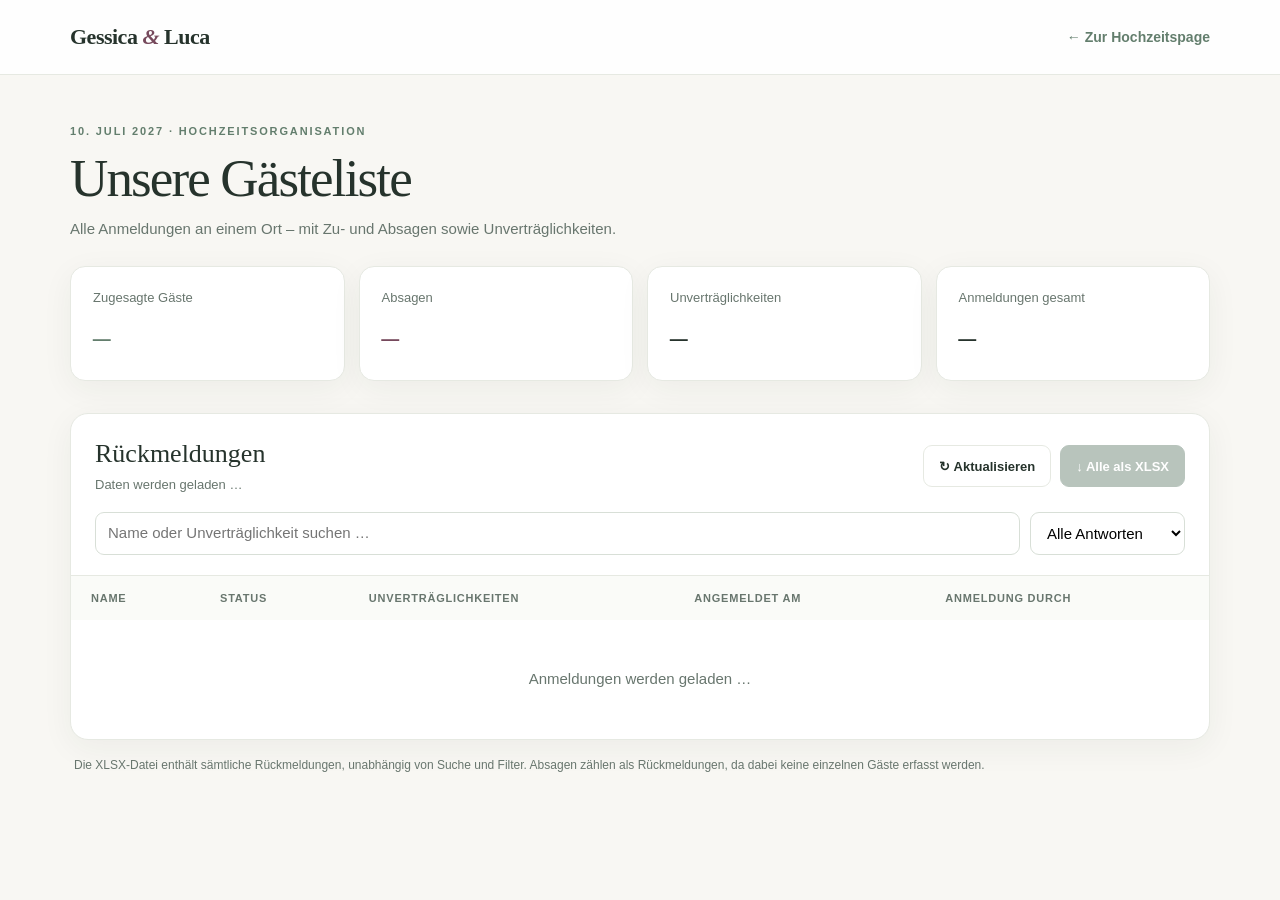
==== public/admingessiluca/index.html @ 6e0c198f "Add standalone wedding guest dashboard page (no changes to main site)" ====
<!doctype html>
<html lang="de">
<head>
  <meta charset="utf-8">
  <meta name="viewport" content="width=device-width, initial-scale=1, viewport-fit=cover">
  <meta name="robots" content="noindex, nofollow, noarchive">
  <meta name="theme-color" content="#f8f7f3">
  <title>Gästeübersicht · Gessica & Luca</title>
  <style>
    :root {
      color-scheme: light;
      --bg: #f8f7f3;
      --paper: #fff;
      --ink: #26332c;
      --muted: #68766e;
      --sage: #637e6d;
      --wine: #76495c;
      --line: #e6e9e2;
      --light-sage: #edf3ec;
      --light-wine: #f8eef2;
      --shadow: 0 8px 32px rgba(35, 49, 38, .055);
    }
    * { box-sizing: border-box; }
    body { margin: 0; font: 15px/1.5 -apple-system, BlinkMacSystemFont, "Segoe UI", sans-serif; background: var(--bg); color: var(--ink); }
    button, input, select { font: inherit; }
    button { cursor: pointer; }
    a { color: inherit; }
    .shell { width: min(1140px, calc(100% - 36px)); margin: 0 auto; }
    .topbar { border-bottom: 1px solid var(--line); background: rgba(255,255,255,.92); }
    .topbar-inner { min-height: 74px; display: flex; justify-content: space-between; align-items: center; gap: 16px; }
    .brand { font: 600 22px/1.2 Georgia, serif; letter-spacing: -.5px; }
    .brand span { color: var(--wine); font-style: italic; }
    .back { text-decoration: none; color: var(--sage); font-weight: 650; font-size: 14px; }
    .back:hover { text-decoration: underline; }
    main { padding: 48px 0 72px; }
    .eyebrow { color: var(--sage); font-size: 11px; font-weight: 750; letter-spacing: .17em; text-transform: uppercase; margin: 0 0 9px; }
    h1 { font: 500 clamp(35px, 5vw, 53px)/1.12 Georgia, "Times New Roman", serif; letter-spacing: -.035em; margin: 0 0 10px; }
    .intro { color: var(--muted); margin: 0 0 26px; }
    .metrics { display: grid; grid-template-columns: repeat(4,minmax(0,1fr)); gap: 14px; margin-bottom: 32px; }
    .metric { padding: 21px 22px; border: 1px solid var(--line); border-radius: 15px; background: var(--paper); box-shadow: var(--shadow); }
    .metric-label { font-size: 13px; color: var(--muted); display: block; }
    .metric-value { display: block; font: 500 35px/1.2 Georgia, serif; margin-top: 9px; letter-spacing: -.02em; font-variant-numeric: tabular-nums; }
    .metric:first-child .metric-value { color: var(--sage); }
    .metric:nth-child(2) .metric-value { color: var(--wine); }
    .panel { border: 1px solid var(--line); background: var(--paper); border-radius: 18px; box-shadow: var(--shadow); overflow: hidden; }
    .panel-top { display: flex; flex-wrap: wrap; align-items: center; justify-content: space-between; gap: 16px; padding: 24px 24px 17px; }
    h2 { margin: 0; font: 500 26px/1.25 Georgia, serif; }
    .subline { color: var(--muted); margin: 5px 0 0; font-size: 13px; }
    .actions { display: flex; flex-wrap: wrap; gap: 9px; }
    .btn { border-radius: 9px; min-height: 42px; padding: 9px 15px; font-weight: 650; font-size: 13px; border: 1px solid var(--line); background: #fff; color: var(--ink); }
    .btn:hover { background: #f6f8f4; }
    .btn:focus-visible, input:focus-visible, select:focus-visible { outline: 3px solid #a7c5aa; outline-offset: 2px; }
    .btn-primary { background: var(--sage); color: #fff; border-color: var(--sage); }
    .btn-primary:hover { background: #4f6959; }
    .btn:disabled { opacity: .45; cursor: not-allowed; }
    .filters { display: flex; flex-wrap: wrap; gap: 10px; padding: 0 24px 20px; }
    .input, .select { min-height: 43px; border: 1px solid #d8dfd7; border-radius: 9px; background: #fff; padding: 9px 12px; outline: none; }
    .input { flex: 1 1 250px; min-width: 0; }
    .select { flex: 0 0 155px; }
    .table-wrap { overflow: auto; }
    table { border-collapse: collapse; width: 100%; min-width: 720px; text-align: left; }
    th, td { padding: 14px 20px; border-top: 1px solid var(--line); vertical-align: middle; }
    th { background: #fafbf8; color: var(--muted); font-size: 11px; text-transform: uppercase; letter-spacing: .07em; font-weight: 700; white-space: nowrap; }
    td { font-size: 13px; }
    td:first-child { font-weight: 650; }
    .status { display: inline-flex; align-items: center; border-radius: 7px; padding: 4px 9px; background: var(--light-sage); color: #426449; font-size: 12px; font-weight: 700; }
    .status.no { background: var(--light-wine); color: #874d62; }
    .diet { white-space: pre-wrap; overflow-wrap: anywhere; max-width: 285px; }
    .muted { color: var(--muted); }
    .empty { padding: 48px 20px; text-align: center; color: var(--muted); }
    .error { margin: 0 24px 20px; padding: 14px 16px; background: #fcf0f0; color: #8a3741; border: 1px solid #f0d2d3; border-radius: 9px; }
    .note { margin: 16px 4px 0; color: var(--muted); font-size: 12px; }
    [hidden] { display: none !important; }
    @media (max-width: 780px) {
      .metrics { grid-template-columns: repeat(2,minmax(0,1fr)); }
      main { padding-top: 30px; }
      .panel-top { padding: 21px 17px 16px; }
      .filters { padding: 0 17px 17px; }
      .metric { padding: 18px; }
      .metric-value { font-size: 30px; }
    }
    @media (max-width: 420px) {
      .shell { width: min(100% - 26px,1140px); }
      .brand { font-size: 19px; }
      .metrics { gap: 9px; }
      .metric { padding: 15px 13px; }
      .metric-label { font-size: 12px; }
      .actions { width: 100%; }
      .actions .btn { flex: 1 1 auto; }
      .select { flex: 1 1 140px; }
    }
  </style>
  <script src="/admingessiluca/dashboard.js" defer></script>
</head>
<body>
  <header class="topbar">
    <div class="shell topbar-inner">
      <div class="brand">Gessica <span>&amp;</span> Luca</div>
      <a class="back" href="/">← Zur Hochzeitspage</a>
    </div>
  </header>
  <main class="shell">
    <p class="eyebrow">10. Juli 2027 · Hochzeitsorganisation</p>
    <h1>Unsere Gästeliste</h1>
    <p class="intro">Alle Anmeldungen an einem Ort – mit Zu- und Absagen sowie Unverträglichkeiten.</p>

    <section class="metrics" aria-label="Übersicht">
      <div class="metric"><span class="metric-label">Zugesagte Gäste</span><strong class="metric-value" id="countYes">–</strong></div>
      <div class="metric"><span class="metric-label">Absagen</span><strong class="metric-value" id="countNo">–</strong></div>
      <div class="metric"><span class="metric-label">Unverträglichkeiten</span><strong class="metric-value" id="countDiet">–</strong></div>
      <div class="metric"><span class="metric-label">Anmeldungen gesamt</span><strong class="metric-value" id="countRsvps">–</strong></div>
    </section>

    <section class="panel" aria-labelledby="listTitle">
      <div class="panel-top">
        <div><h2 id="listTitle">Rückmeldungen</h2><p class="subline" id="resultCount" aria-live="polite">Daten werden geladen …</p></div>
        <div class="actions">
          <button class="btn" id="reloadButton" type="button">↻ Aktualisieren</button>
          <button class="btn btn-primary" id="exportButton" type="button" disabled>↓ Alle als XLSX</button>
        </div>
      </div>
      <div class="filters">
        <input class="input" type="search" id="searchInput" placeholder="Name oder Unverträglichkeit suchen …" aria-label="Gäste durchsuchen">
        <select class="select" id="statusFilter" aria-label="Status filtern">
          <option value="all">Alle Antworten</option>
          <option value="yes">Nur Zusagen</option>
          <option value="no">Nur Absagen</option>
        </select>
      </div>
      <div class="error" id="errorMessage" role="alert" hidden></div>
      <div class="table-wrap">
        <table>
          <thead><tr><th>Name</th><th>Status</th><th>Unverträglichkeiten</th><th>Angemeldet am</th><th>Anmeldung durch</th></tr></thead>
          <tbody id="guestRows"></tbody>
        </table>
        <div class="empty" id="emptyMessage">Anmeldungen werden geladen …</div>
      </div>
    </section>
    <p class="note">Die XLSX-Datei enthält sämtliche Rückmeldungen, unabhängig von Suche und Filter. Absagen zählen als Rückmeldungen, da dabei keine einzelnen Gäste erfasst werden.</p>
  </main>
</body>
</html>
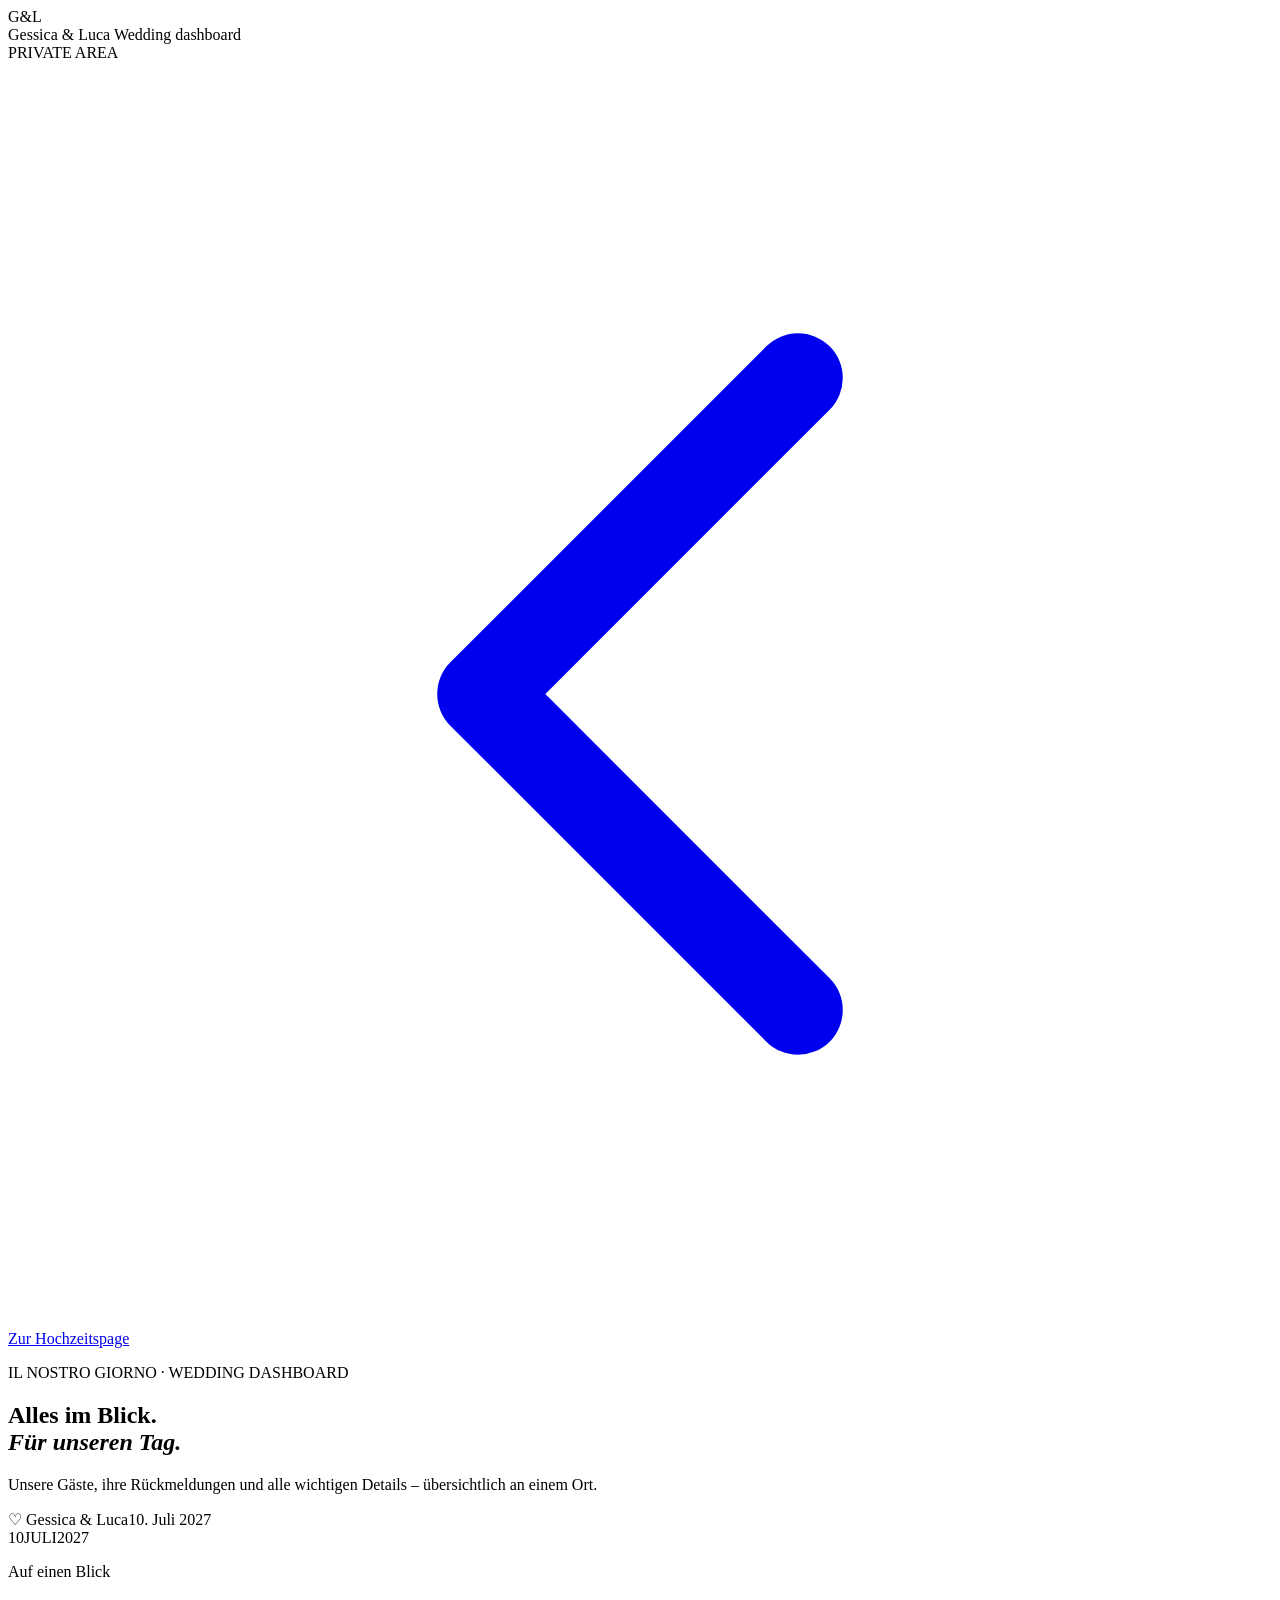
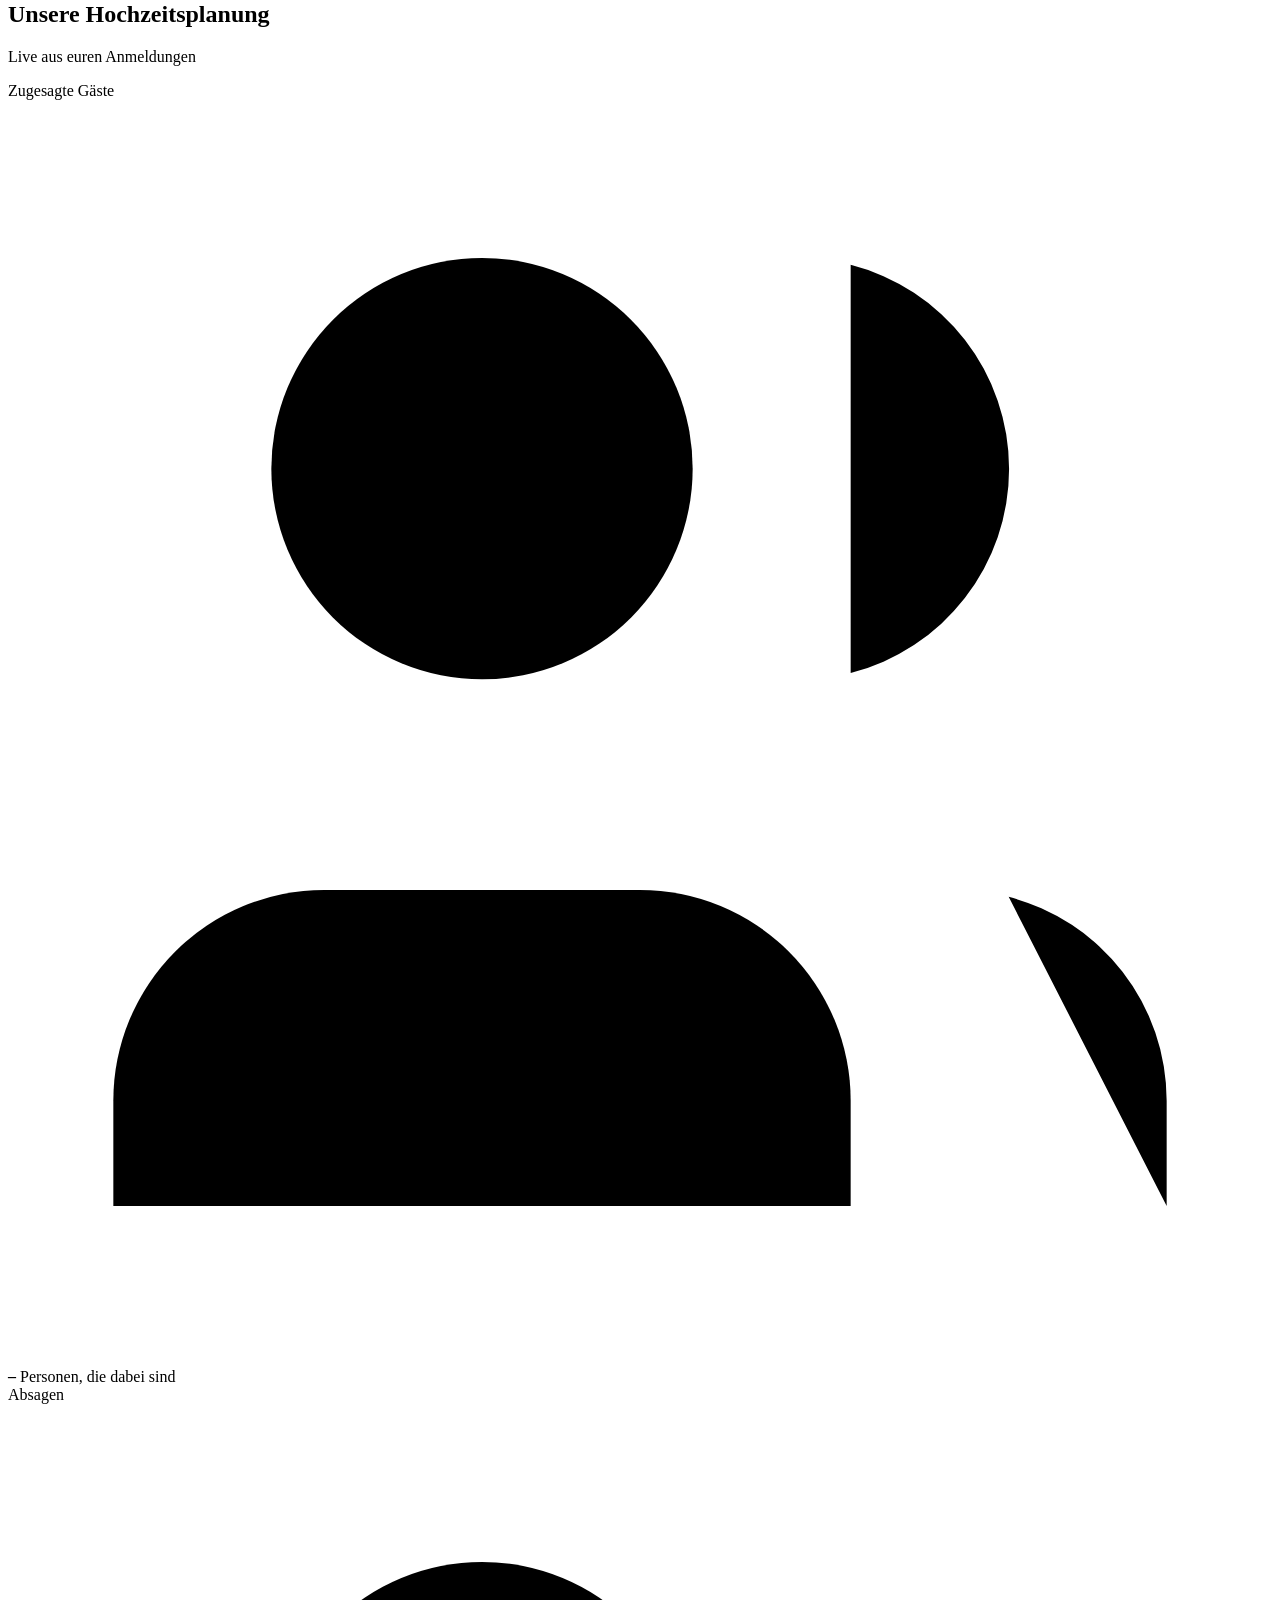
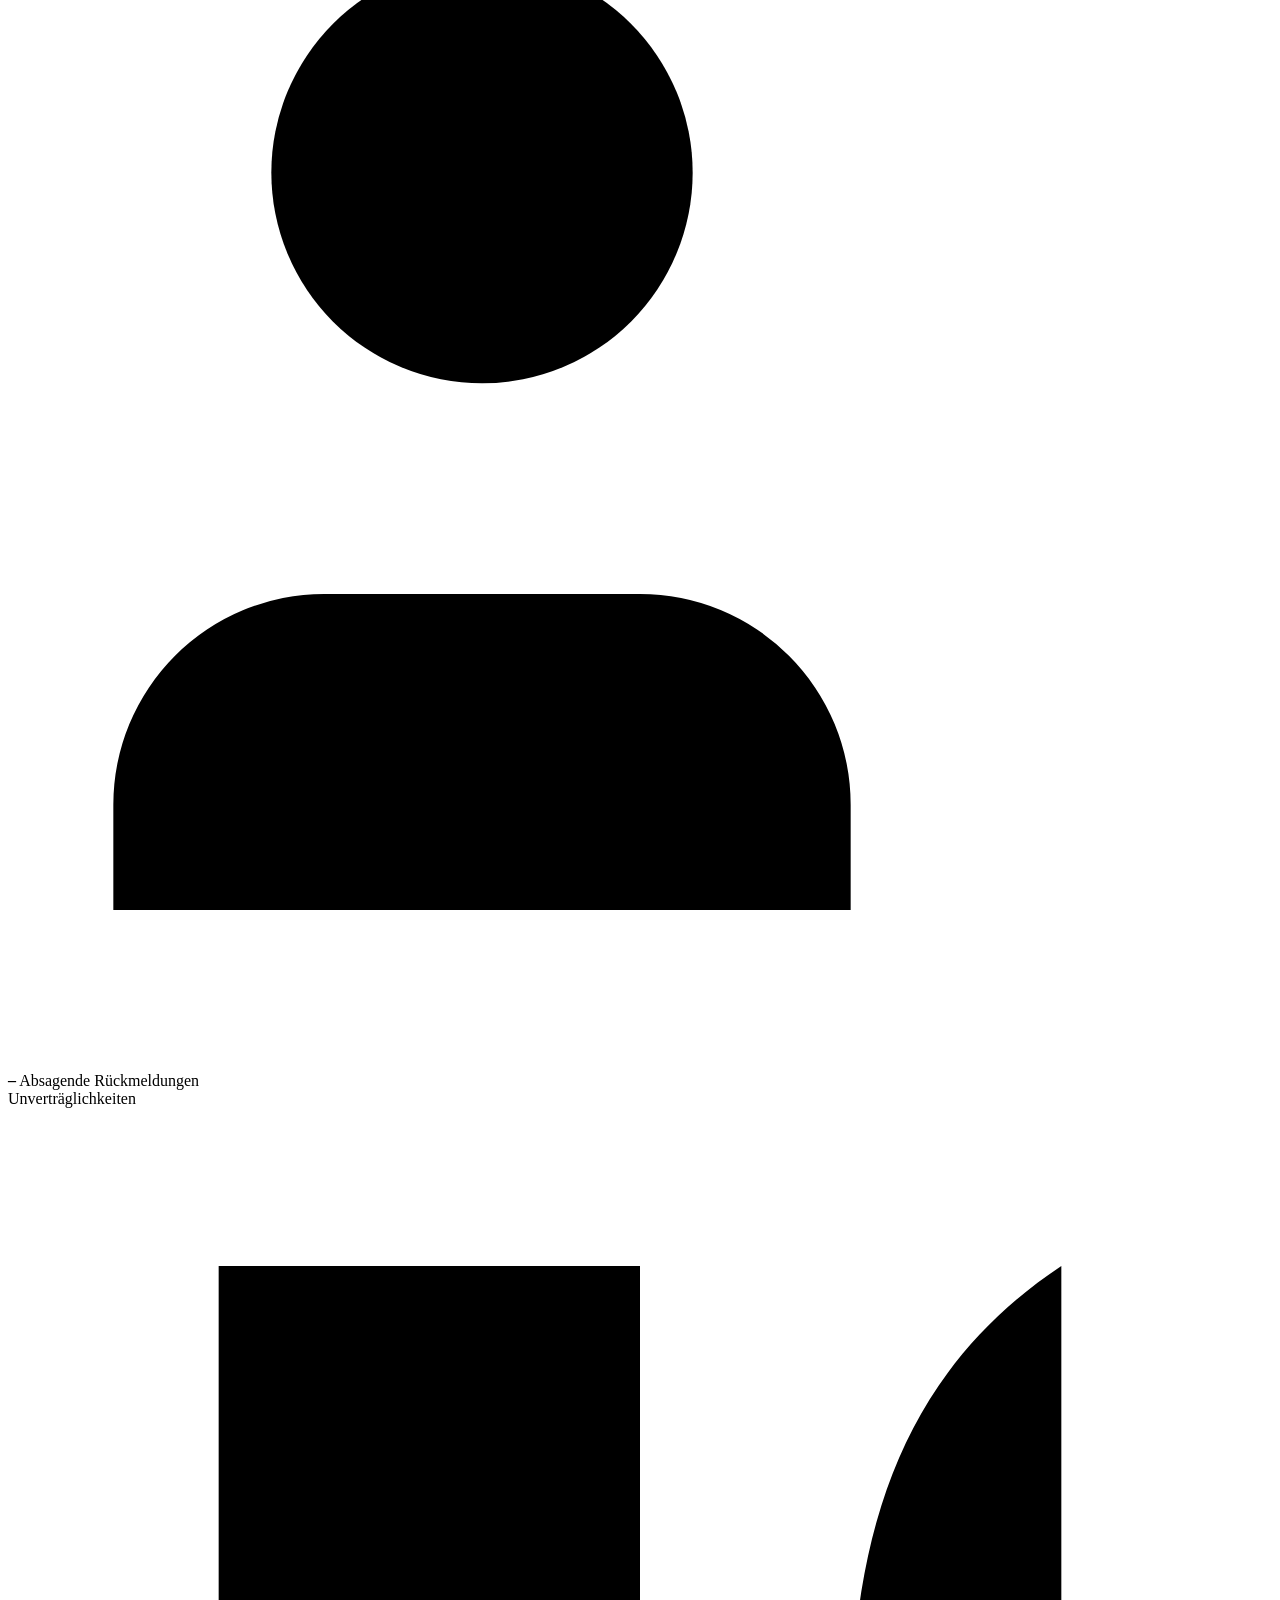
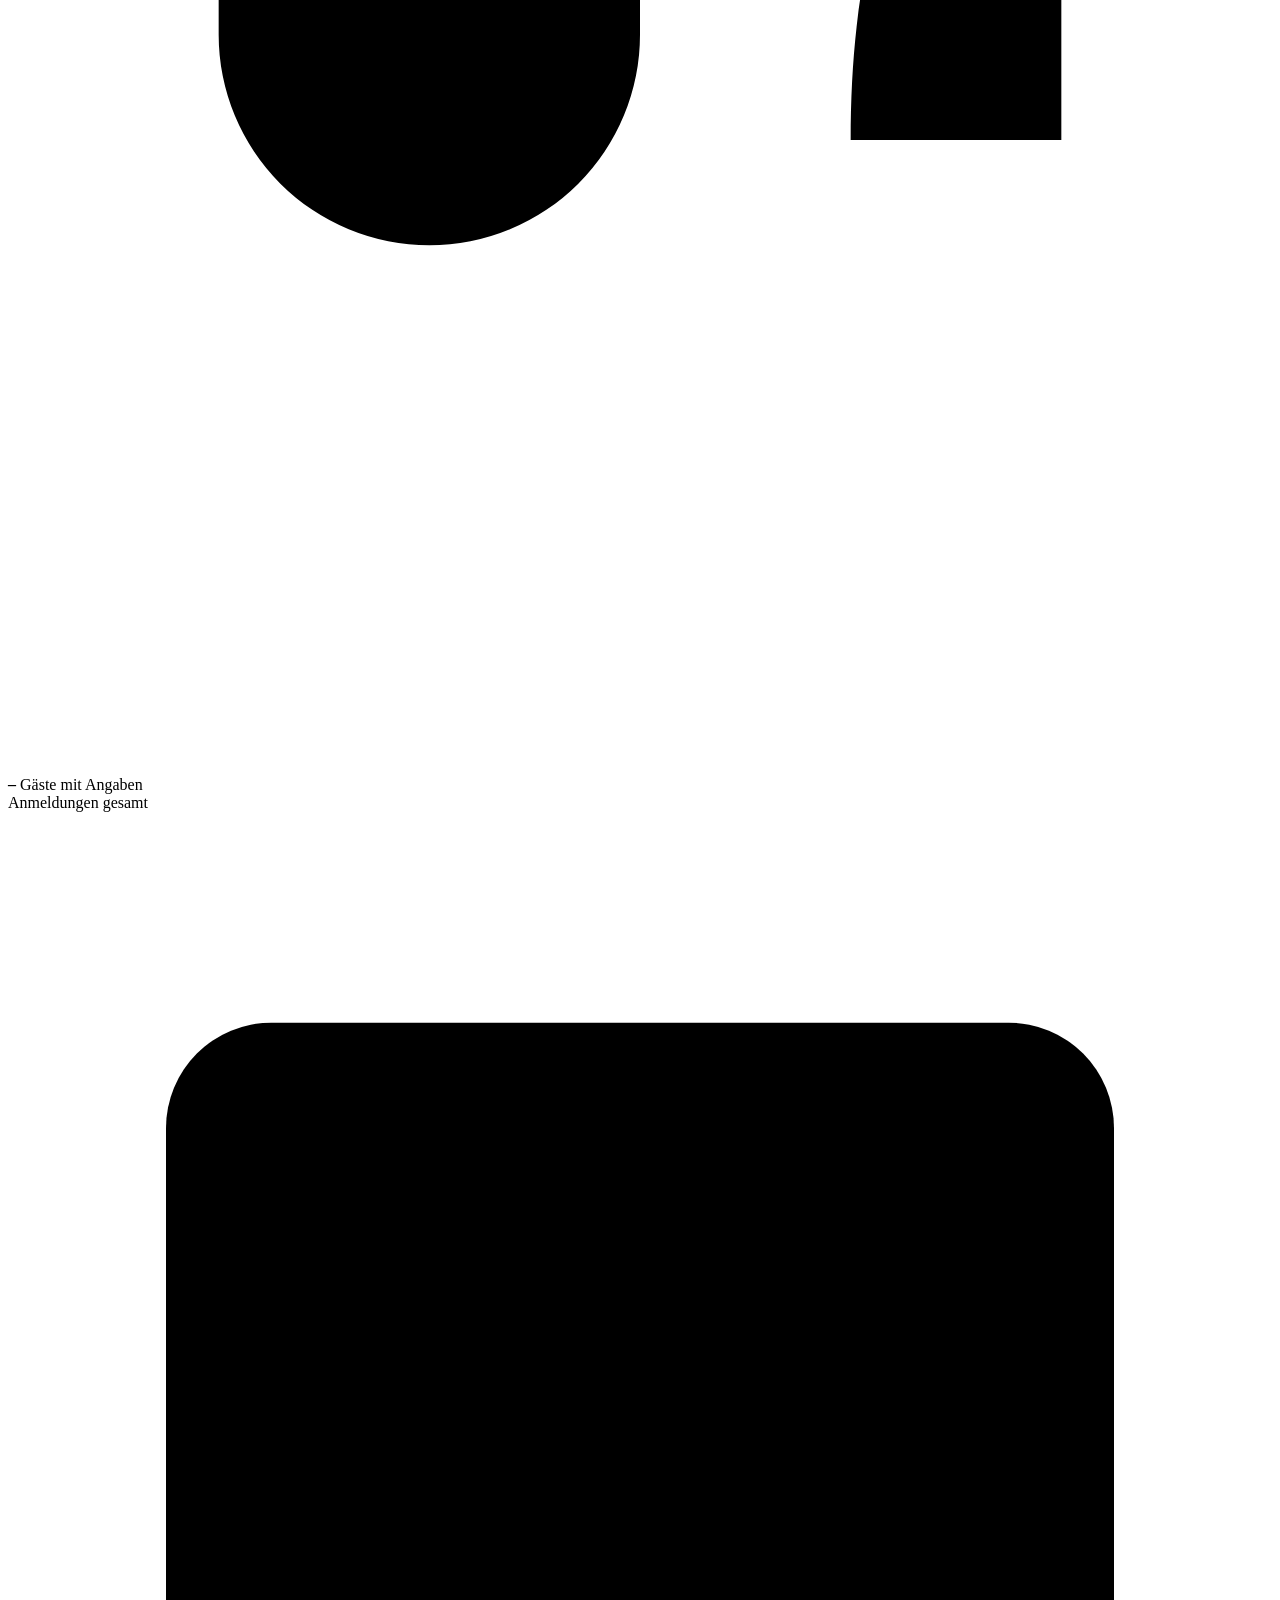
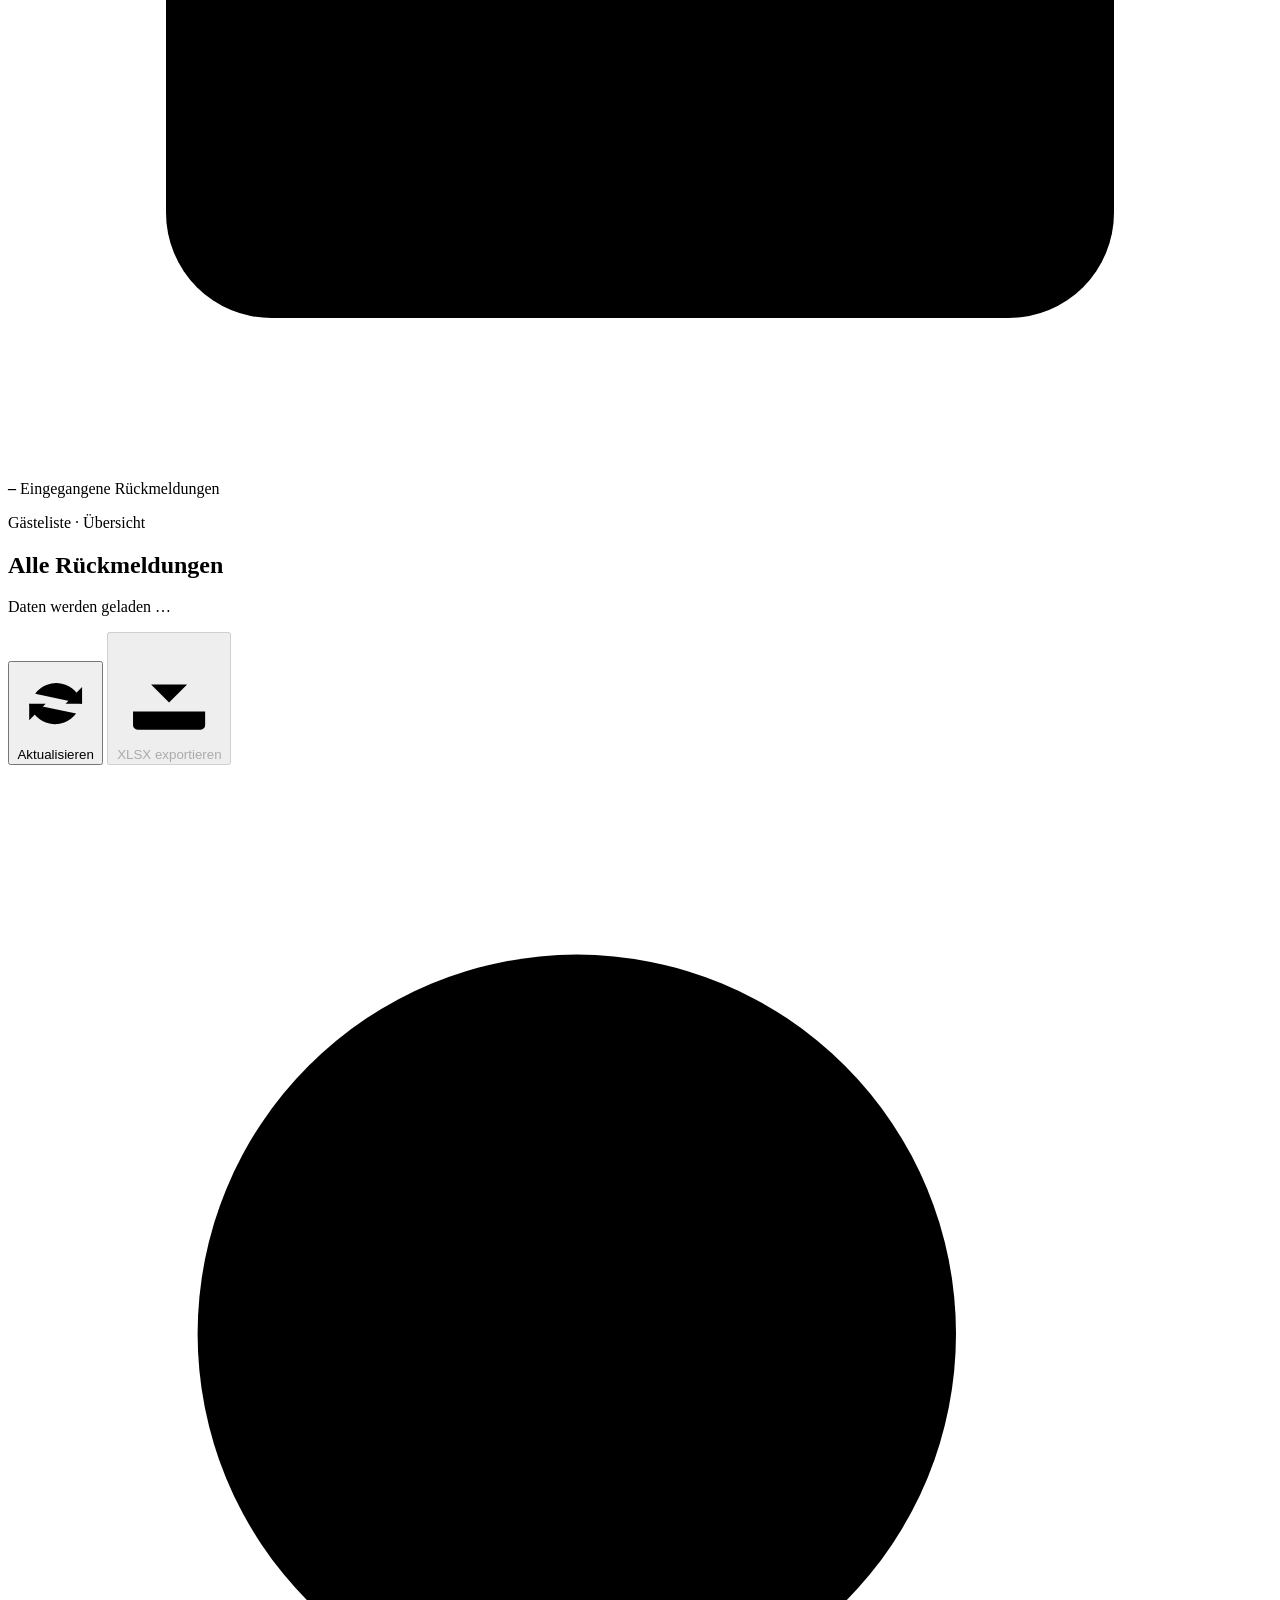
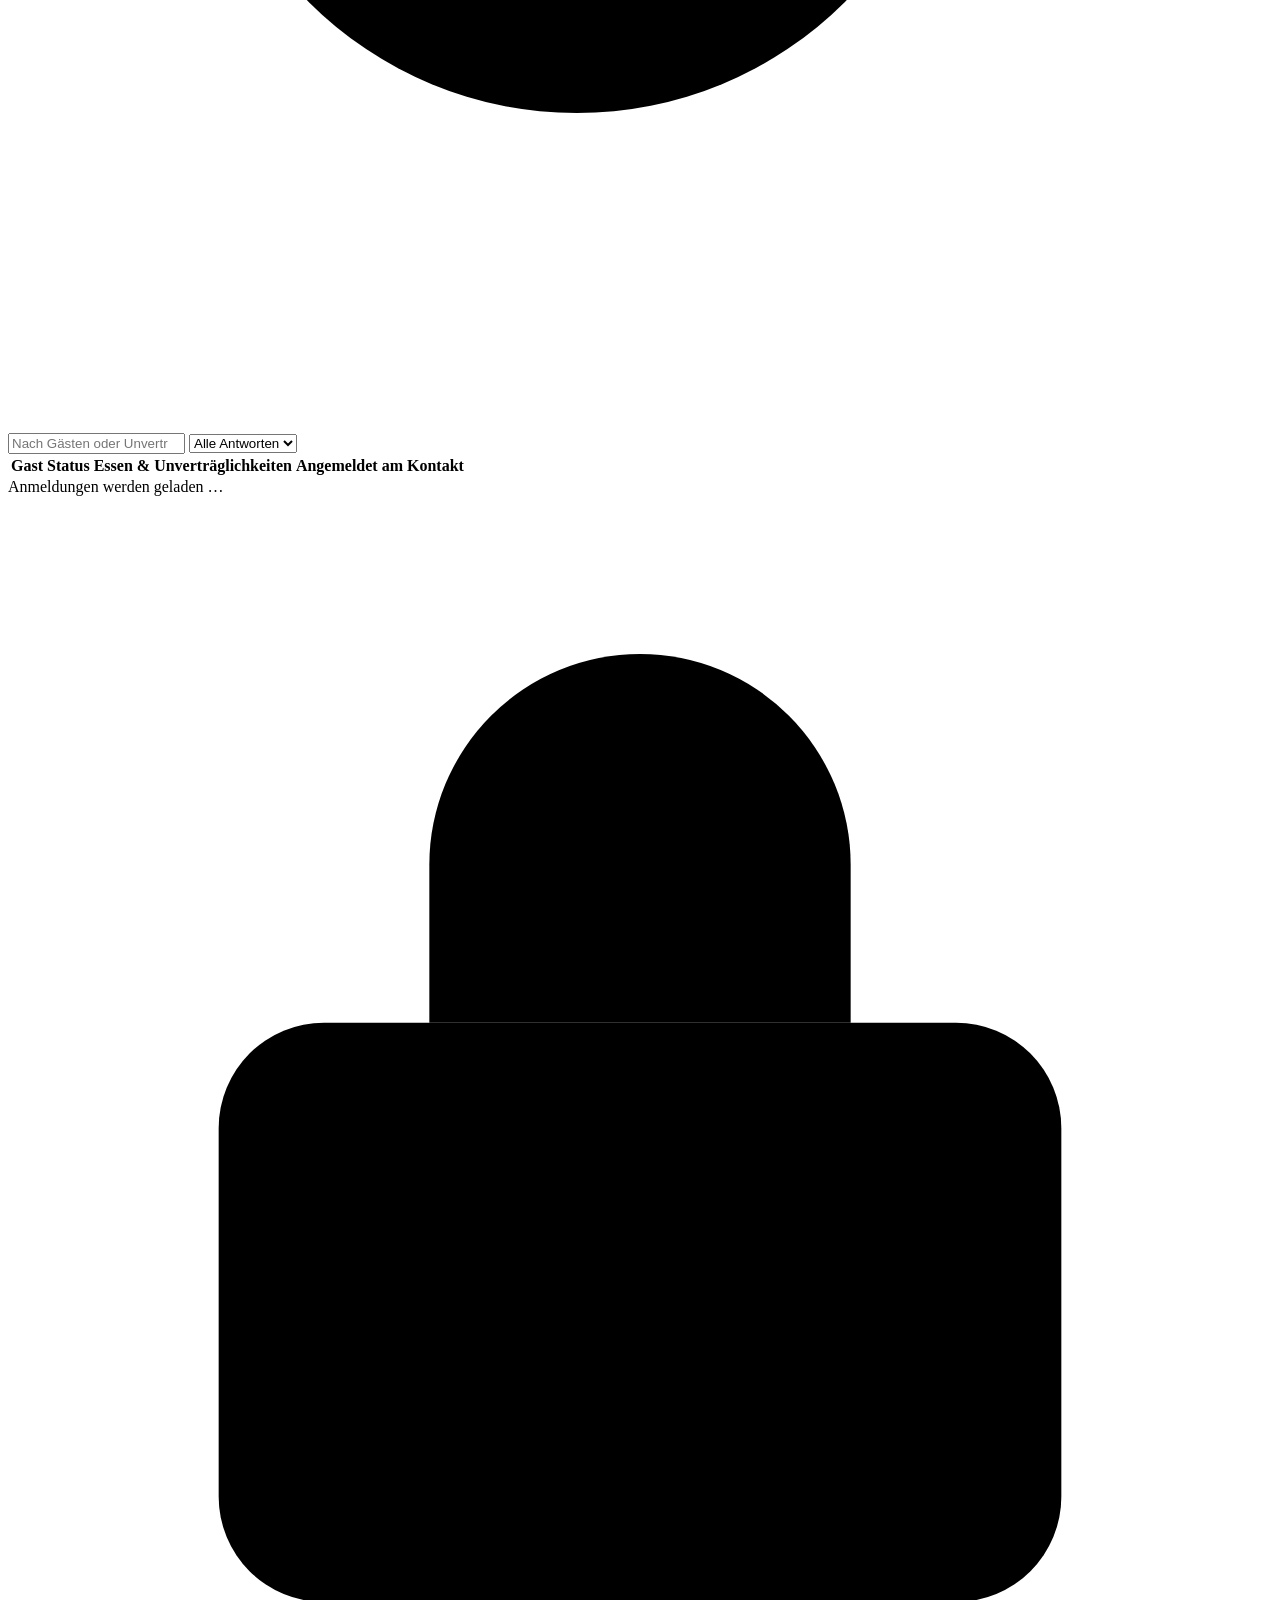
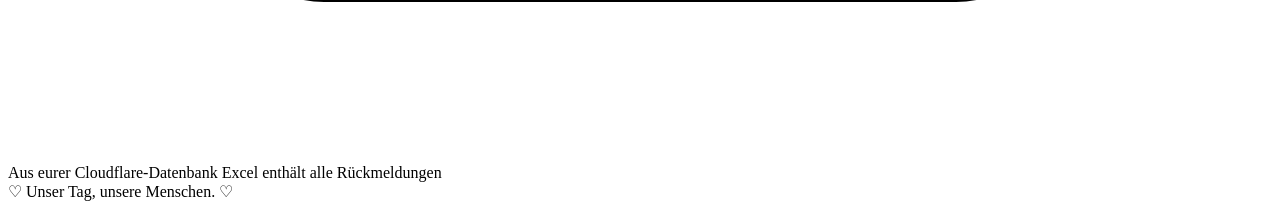
==== commit 6b6613fa: "Redesign wedding admin page and load CSP-compatible external stylesheet" ====
--- a/public/admingessiluca/index.html
+++ b/public/admingessiluca/index.html
@@ -4,139 +4,150 @@
   <meta charset="utf-8">
   <meta name="viewport" content="width=device-width, initial-scale=1, viewport-fit=cover">
   <meta name="robots" content="noindex, nofollow, noarchive">
-  <meta name="theme-color" content="#f8f7f3">
-  <title>Gästeübersicht · Gessica & Luca</title>
-  <style>
-    :root {
-      color-scheme: light;
-      --bg: #f8f7f3;
-      --paper: #fff;
-      --ink: #26332c;
-      --muted: #68766e;
-      --sage: #637e6d;
-      --wine: #76495c;
-      --line: #e6e9e2;
-      --light-sage: #edf3ec;
-      --light-wine: #f8eef2;
-      --shadow: 0 8px 32px rgba(35, 49, 38, .055);
-    }
-    * { box-sizing: border-box; }
-    body { margin: 0; font: 15px/1.5 -apple-system, BlinkMacSystemFont, "Segoe UI", sans-serif; background: var(--bg); color: var(--ink); }
-    button, input, select { font: inherit; }
-    button { cursor: pointer; }
-    a { color: inherit; }
-    .shell { width: min(1140px, calc(100% - 36px)); margin: 0 auto; }
-    .topbar { border-bottom: 1px solid var(--line); background: rgba(255,255,255,.92); }
-    .topbar-inner { min-height: 74px; display: flex; justify-content: space-between; align-items: center; gap: 16px; }
-    .brand { font: 600 22px/1.2 Georgia, serif; letter-spacing: -.5px; }
-    .brand span { color: var(--wine); font-style: italic; }
-    .back { text-decoration: none; color: var(--sage); font-weight: 650; font-size: 14px; }
-    .back:hover { text-decoration: underline; }
-    main { padding: 48px 0 72px; }
-    .eyebrow { color: var(--sage); font-size: 11px; font-weight: 750; letter-spacing: .17em; text-transform: uppercase; margin: 0 0 9px; }
-    h1 { font: 500 clamp(35px, 5vw, 53px)/1.12 Georgia, "Times New Roman", serif; letter-spacing: -.035em; margin: 0 0 10px; }
-    .intro { color: var(--muted); margin: 0 0 26px; }
-    .metrics { display: grid; grid-template-columns: repeat(4,minmax(0,1fr)); gap: 14px; margin-bottom: 32px; }
-    .metric { padding: 21px 22px; border: 1px solid var(--line); border-radius: 15px; background: var(--paper); box-shadow: var(--shadow); }
-    .metric-label { font-size: 13px; color: var(--muted); display: block; }
-    .metric-value { display: block; font: 500 35px/1.2 Georgia, serif; margin-top: 9px; letter-spacing: -.02em; font-variant-numeric: tabular-nums; }
-    .metric:first-child .metric-value { color: var(--sage); }
-    .metric:nth-child(2) .metric-value { color: var(--wine); }
-    .panel { border: 1px solid var(--line); background: var(--paper); border-radius: 18px; box-shadow: var(--shadow); overflow: hidden; }
-    .panel-top { display: flex; flex-wrap: wrap; align-items: center; justify-content: space-between; gap: 16px; padding: 24px 24px 17px; }
-    h2 { margin: 0; font: 500 26px/1.25 Georgia, serif; }
-    .subline { color: var(--muted); margin: 5px 0 0; font-size: 13px; }
-    .actions { display: flex; flex-wrap: wrap; gap: 9px; }
-    .btn { border-radius: 9px; min-height: 42px; padding: 9px 15px; font-weight: 650; font-size: 13px; border: 1px solid var(--line); background: #fff; color: var(--ink); }
-    .btn:hover { background: #f6f8f4; }
-    .btn:focus-visible, input:focus-visible, select:focus-visible { outline: 3px solid #a7c5aa; outline-offset: 2px; }
-    .btn-primary { background: var(--sage); color: #fff; border-color: var(--sage); }
-    .btn-primary:hover { background: #4f6959; }
-    .btn:disabled { opacity: .45; cursor: not-allowed; }
-    .filters { display: flex; flex-wrap: wrap; gap: 10px; padding: 0 24px 20px; }
-    .input, .select { min-height: 43px; border: 1px solid #d8dfd7; border-radius: 9px; background: #fff; padding: 9px 12px; outline: none; }
-    .input { flex: 1 1 250px; min-width: 0; }
-    .select { flex: 0 0 155px; }
-    .table-wrap { overflow: auto; }
-    table { border-collapse: collapse; width: 100%; min-width: 720px; text-align: left; }
-    th, td { padding: 14px 20px; border-top: 1px solid var(--line); vertical-align: middle; }
-    th { background: #fafbf8; color: var(--muted); font-size: 11px; text-transform: uppercase; letter-spacing: .07em; font-weight: 700; white-space: nowrap; }
-    td { font-size: 13px; }
-    td:first-child { font-weight: 650; }
-    .status { display: inline-flex; align-items: center; border-radius: 7px; padding: 4px 9px; background: var(--light-sage); color: #426449; font-size: 12px; font-weight: 700; }
-    .status.no { background: var(--light-wine); color: #874d62; }
-    .diet { white-space: pre-wrap; overflow-wrap: anywhere; max-width: 285px; }
-    .muted { color: var(--muted); }
-    .empty { padding: 48px 20px; text-align: center; color: var(--muted); }
-    .error { margin: 0 24px 20px; padding: 14px 16px; background: #fcf0f0; color: #8a3741; border: 1px solid #f0d2d3; border-radius: 9px; }
-    .note { margin: 16px 4px 0; color: var(--muted); font-size: 12px; }
-    [hidden] { display: none !important; }
-    @media (max-width: 780px) {
-      .metrics { grid-template-columns: repeat(2,minmax(0,1fr)); }
-      main { padding-top: 30px; }
-      .panel-top { padding: 21px 17px 16px; }
-      .filters { padding: 0 17px 17px; }
-      .metric { padding: 18px; }
-      .metric-value { font-size: 30px; }
-    }
-    @media (max-width: 420px) {
-      .shell { width: min(100% - 26px,1140px); }
-      .brand { font-size: 19px; }
-      .metrics { gap: 9px; }
-      .metric { padding: 15px 13px; }
-      .metric-label { font-size: 12px; }
-      .actions { width: 100%; }
-      .actions .btn { flex: 1 1 auto; }
-      .select { flex: 1 1 140px; }
-    }
-  </style>
-  <script src="/admingessiluca/dashboard.js" defer></script>
+  <meta name="theme-color" content="#f7f5ef">
+  <title>Gäste-Dashboard · Gessica & Luca</title>
+  <!-- External stylesheet is mandatory: the site CSP allows only style-src 'self'. -->
+  <link rel="stylesheet" href="/admingessiluca/dashboard.css?v=20261009-v2">
+  <script src="/admingessiluca/dashboard.js?v=20261009-v2" defer></script>
 </head>
 <body>
   <header class="topbar">
     <div class="shell topbar-inner">
-      <div class="brand">Gessica <span>&amp;</span> Luca</div>
-      <a class="back" href="/">← Zur Hochzeitspage</a>
+      <div class="brand" aria-label="Gessica und Luca">
+        <span class="brand-monogram" aria-hidden="true">G&amp;L</span>
+        <div>
+          <span class="brand-name">Gessica &amp; Luca</span>
+          <span class="brand-caption">Wedding dashboard</span>
+        </div>
+      </div>
+      <div class="topbar-right">
+        <span class="topbar-label">PRIVATE AREA</span>
+        <a class="back" href="/" aria-label="Zur Hochzeitspage">
+          <svg viewBox="0 0 24 24" aria-hidden="true" fill="none" stroke="currentColor" stroke-width="1.7" stroke-linecap="round" stroke-linejoin="round"><path d="m15 18-6-6 6-6"/></svg>
+          Zur Hochzeitspage
+        </a>
+      </div>
     </div>
   </header>
+
   <main class="shell">
-    <p class="eyebrow">10. Juli 2027 · Hochzeitsorganisation</p>
-    <h1>Unsere Gästeliste</h1>
-    <p class="intro">Alle Anmeldungen an einem Ort – mit Zu- und Absagen sowie Unverträglichkeiten.</p>
+    <section class="hero" aria-label="Gäste-Dashboard">
+      <div class="hero-copy">
+        <p class="eyebrow"><span class="eyebrow-dot" aria-hidden="true"></span> IL NOSTRO GIORNO · WEDDING DASHBOARD</p>
+        <h1>Alles im Blick.<br><em>Für unseren Tag.</em></h1>
+        <p class="hero-subtitle">Unsere Gäste, ihre Rückmeldungen und alle wichtigen Details – übersichtlich an einem Ort.</p>
+        <div class="hero-meta">
+          <span>♡ Gessica &amp; Luca</span><span class="hero-separator" aria-hidden="true"></span><span>10. Juli 2027</span>
+        </div>
+      </div>
+      <div class="hero-emblem" aria-hidden="true">
+        <span class="emblem-day">10</span><span class="emblem-month">JULI</span><span class="emblem-year">2027</span>
+      </div>
+    </section>
 
-    <section class="metrics" aria-label="Übersicht">
-      <div class="metric"><span class="metric-label">Zugesagte Gäste</span><strong class="metric-value" id="countYes">–</strong></div>
-      <div class="metric"><span class="metric-label">Absagen</span><strong class="metric-value" id="countNo">–</strong></div>
-      <div class="metric"><span class="metric-label">Unverträglichkeiten</span><strong class="metric-value" id="countDiet">–</strong></div>
-      <div class="metric"><span class="metric-label">Anmeldungen gesamt</span><strong class="metric-value" id="countRsvps">–</strong></div>
+    <div class="section-title-row">
+      <div>
+        <p class="section-kicker">Auf einen Blick</p>
+        <h2>Unsere Hochzeitsplanung</h2>
+      </div>
+      <p class="section-hint">Live aus euren Anmeldungen</p>
+    </div>
+
+    <section class="metrics" aria-label="Anmeldungsübersicht">
+      <div class="metric">
+        <div class="metric-top">
+          <span class="metric-label">Zugesagte Gäste</span>
+          <span class="metric-icon" aria-hidden="true"><svg viewBox="0 0 24 24"><path d="M16 21v-2a4 4 0 0 0-4-4H6a4 4 0 0 0-4 4v2"/><circle cx="9" cy="7" r="4"/><path d="M22 21v-2a4 4 0 0 0-3-3.87M16 3.13a4 4 0 0 1 0 7.75"/></svg></span>
+        </div>
+        <strong class="metric-value" id="countYes">–</strong>
+        <span class="metric-detail">Personen, die dabei sind</span>
+      </div>
+
+      <div class="metric">
+        <div class="metric-top">
+          <span class="metric-label">Absagen</span>
+          <span class="metric-icon" aria-hidden="true"><svg viewBox="0 0 24 24"><circle cx="9" cy="7" r="4"/><path d="M17 10l5 5m0-5-5 5M2 21v-2a4 4 0 0 1 4-4h6a4 4 0 0 1 4 4v2"/></svg></span>
+        </div>
+        <strong class="metric-value" id="countNo">–</strong>
+        <span class="metric-detail">Absagende Rückmeldungen</span>
+      </div>
+
+      <div class="metric">
+        <div class="metric-top">
+          <span class="metric-label">Unverträglichkeiten</span>
+          <span class="metric-icon" aria-hidden="true"><svg viewBox="0 0 24 24"><path d="M4 3v7a4 4 0 0 0 8 0V3M8 3v18M20 3c-3 2-4 5-4 9h4v9"/></svg></span>
+        </div>
+        <strong class="metric-value" id="countDiet">–</strong>
+        <span class="metric-detail">Gäste mit Angaben</span>
+      </div>
+
+      <div class="metric">
+        <div class="metric-top">
+          <span class="metric-label">Anmeldungen gesamt</span>
+          <span class="metric-icon" aria-hidden="true"><svg viewBox="0 0 24 24"><rect x="3" y="4" width="18" height="17" rx="2"/><path d="M8 2v4M16 2v4M3 10h18m-13 5h3m-3 3h7"/></svg></span>
+        </div>
+        <strong class="metric-value" id="countRsvps">–</strong>
+        <span class="metric-detail">Eingegangene Rückmeldungen</span>
+      </div>
     </section>
 
     <section class="panel" aria-labelledby="listTitle">
       <div class="panel-top">
-        <div><h2 id="listTitle">Rückmeldungen</h2><p class="subline" id="resultCount" aria-live="polite">Daten werden geladen …</p></div>
+        <div>
+          <p class="panel-kicker">Gästeliste · Übersicht</p>
+          <h2 id="listTitle">Alle Rückmeldungen</h2>
+          <p class="subline" id="resultCount" aria-live="polite">Daten werden geladen …</p>
+        </div>
         <div class="actions">
-          <button class="btn" id="reloadButton" type="button">↻ Aktualisieren</button>
-          <button class="btn btn-primary" id="exportButton" type="button" disabled>↓ Alle als XLSX</button>
+          <button class="btn" id="reloadButton" type="button">
+            <svg viewBox="0 0 24 24" aria-hidden="true"><path d="M20 7v5h-5M4 17v-5h5"/><path d="M5.8 9A8 8 0 0 1 20 12M4 12a8 8 0 0 0 14.2 3"/></svg>
+            Aktualisieren
+          </button>
+          <button class="btn btn-primary" id="exportButton" type="button" disabled>
+            <svg viewBox="0 0 24 24" aria-hidden="true"><path d="M12 3v12m-4-4 4 4 4-4M4 17v3a1 1 0 0 0 1 1h14a1 1 0 0 0 1-1v-3"/></svg>
+            XLSX exportieren
+          </button>
         </div>
       </div>
+
       <div class="filters">
-        <input class="input" type="search" id="searchInput" placeholder="Name oder Unverträglichkeit suchen …" aria-label="Gäste durchsuchen">
-        <select class="select" id="statusFilter" aria-label="Status filtern">
-          <option value="all">Alle Antworten</option>
-          <option value="yes">Nur Zusagen</option>
-          <option value="no">Nur Absagen</option>
-        </select>
+        <label class="searchbox">
+          <svg viewBox="0 0 24 24" aria-hidden="true"><circle cx="10.8" cy="10.8" r="7.2"/><path d="m16 16 5 5"/></svg>
+          <input class="input" id="searchInput" type="search" placeholder="Nach Gästen oder Unverträglichkeiten suchen …" aria-label="Gäste durchsuchen" autocomplete="off">
+        </label>
+        <label class="select-wrap">
+          <select class="select" id="statusFilter" aria-label="Antwortstatus filtern">
+            <option value="all">Alle Antworten</option>
+            <option value="yes">Nur Zusagen</option>
+            <option value="no">Nur Absagen</option>
+          </select>
+        </label>
       </div>
+
       <div class="error" id="errorMessage" role="alert" hidden></div>
+
       <div class="table-wrap">
         <table>
-          <thead><tr><th>Name</th><th>Status</th><th>Unverträglichkeiten</th><th>Angemeldet am</th><th>Anmeldung durch</th></tr></thead>
+          <thead>
+            <tr>
+              <th scope="col">Gast</th><th scope="col">Status</th>
+              <th scope="col">Essen &amp; Unverträglichkeiten</th>
+              <th scope="col">Angemeldet am</th><th scope="col">Kontakt</th>
+            </tr>
+          </thead>
           <tbody id="guestRows"></tbody>
         </table>
         <div class="empty" id="emptyMessage">Anmeldungen werden geladen …</div>
       </div>
+      <div class="panel-foot">
+        <span>
+          <svg viewBox="0 0 24 24" aria-hidden="true"><rect x="4" y="10" width="16" height="11" rx="2"/><path d="M8 10V7a4 4 0 0 1 8 0v3"/></svg>
+          Aus eurer Cloudflare-Datenbank
+        </span>
+        <span>Excel enthält alle Rückmeldungen</span>
+      </div>
     </section>
-    <p class="note">Die XLSX-Datei enthält sämtliche Rückmeldungen, unabhängig von Suche und Filter. Absagen zählen als Rückmeldungen, da dabei keine einzelnen Gäste erfasst werden.</p>
+    <div class="footer"><span class="heart">♡</span> Unser Tag, unsere Menschen. <span class="heart">♡</span></div>
   </main>
 </body>
 </html>
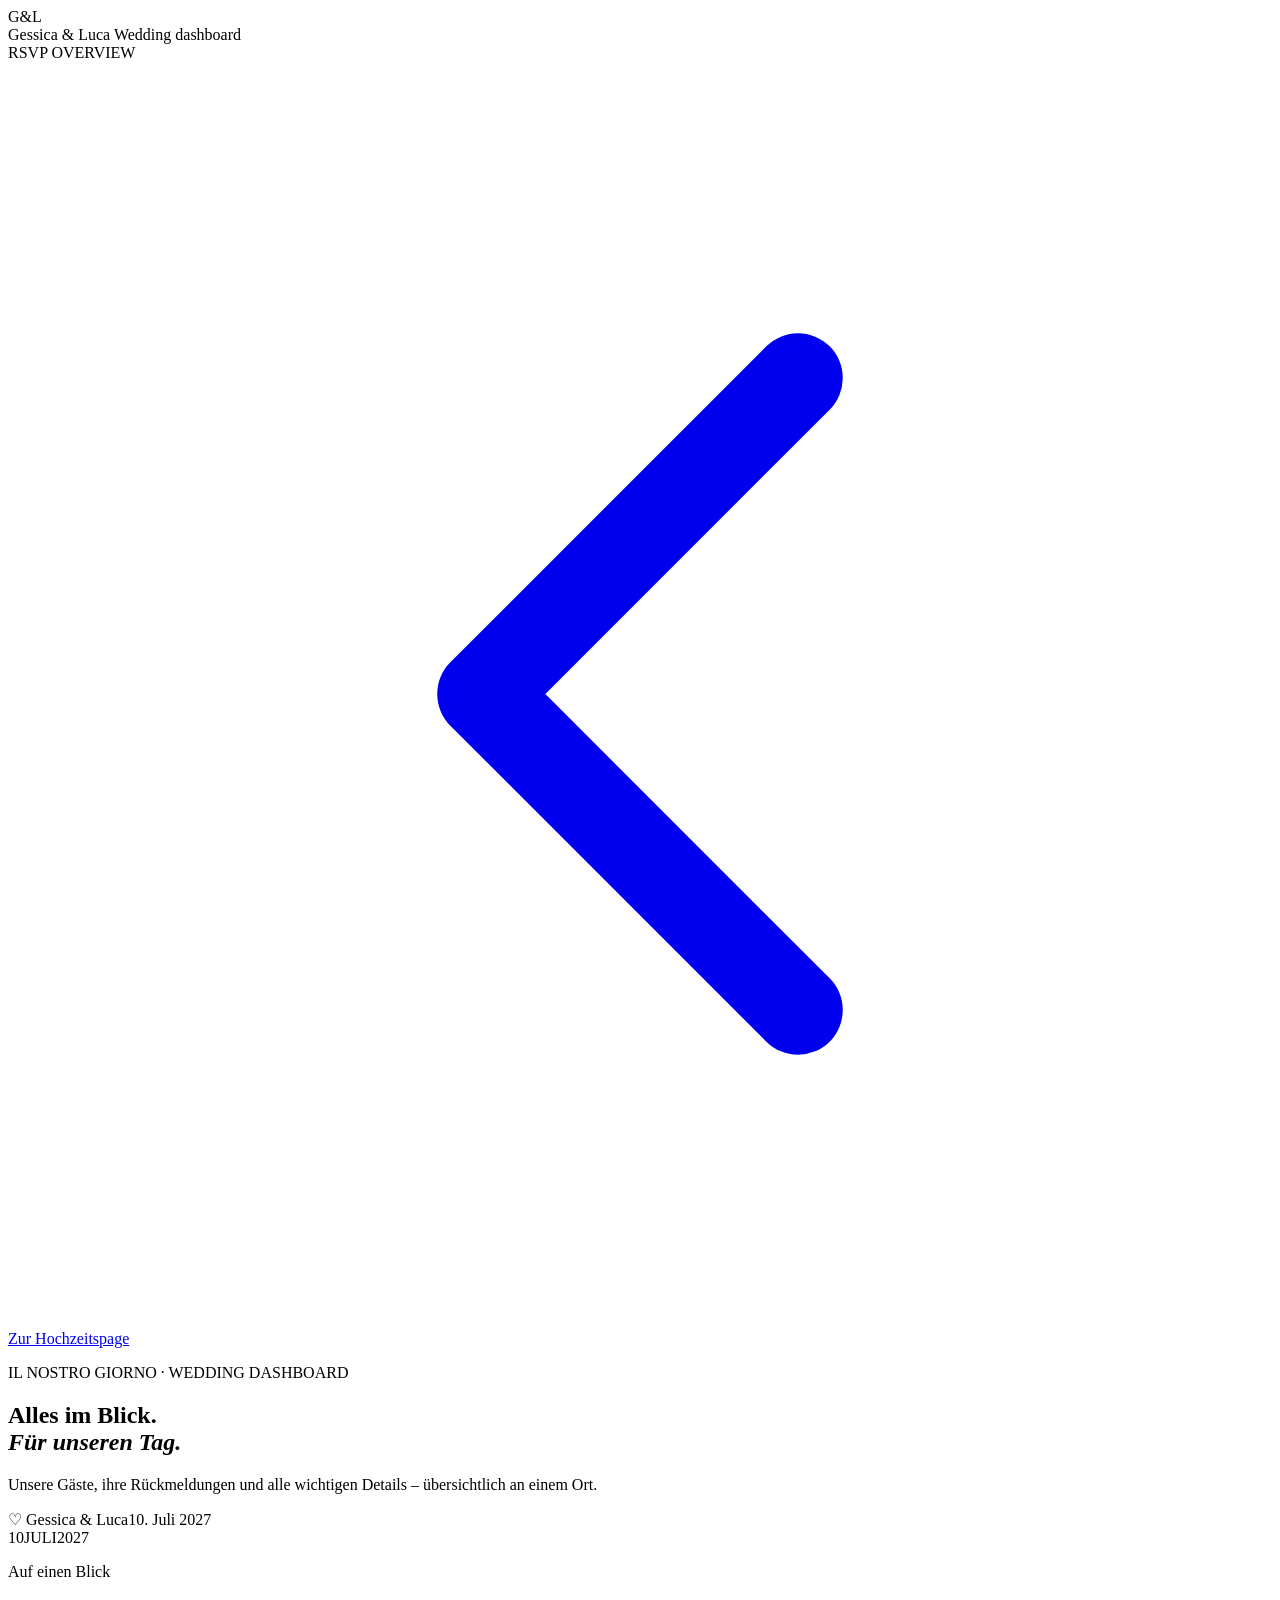
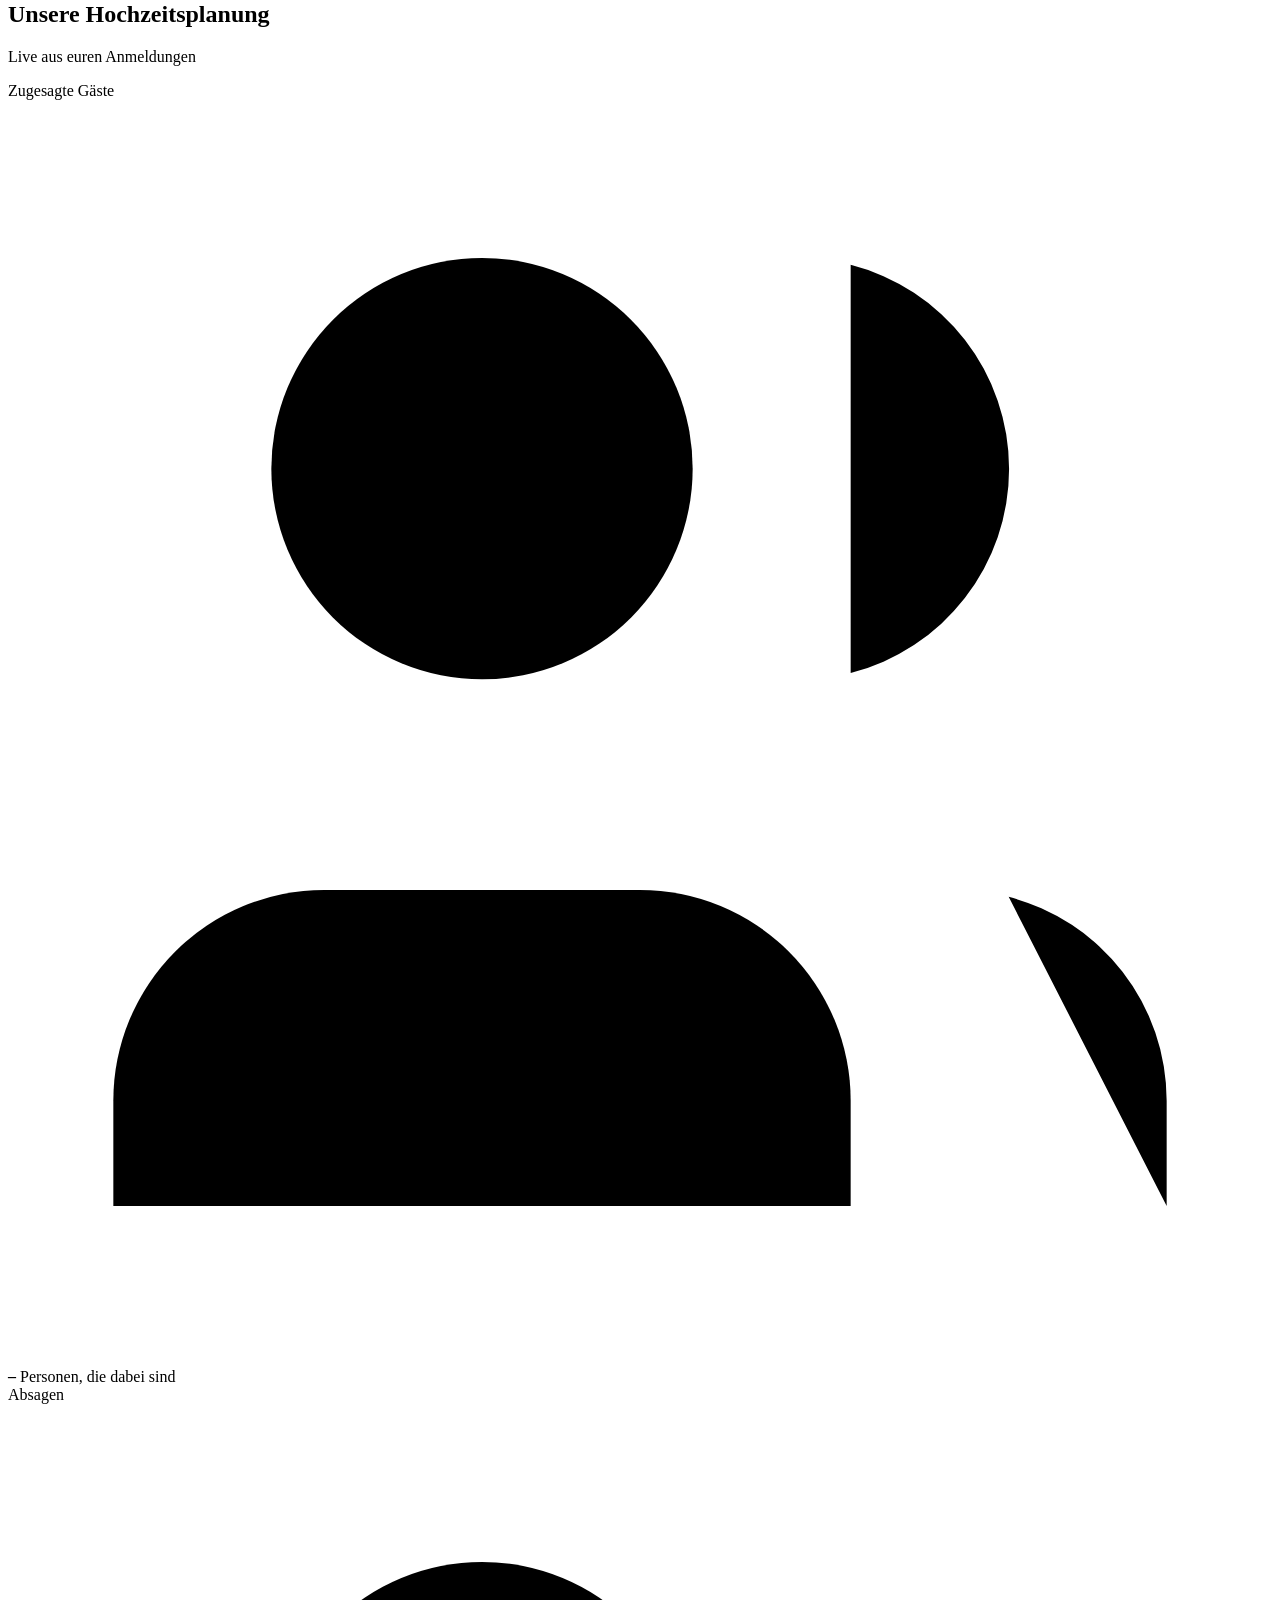
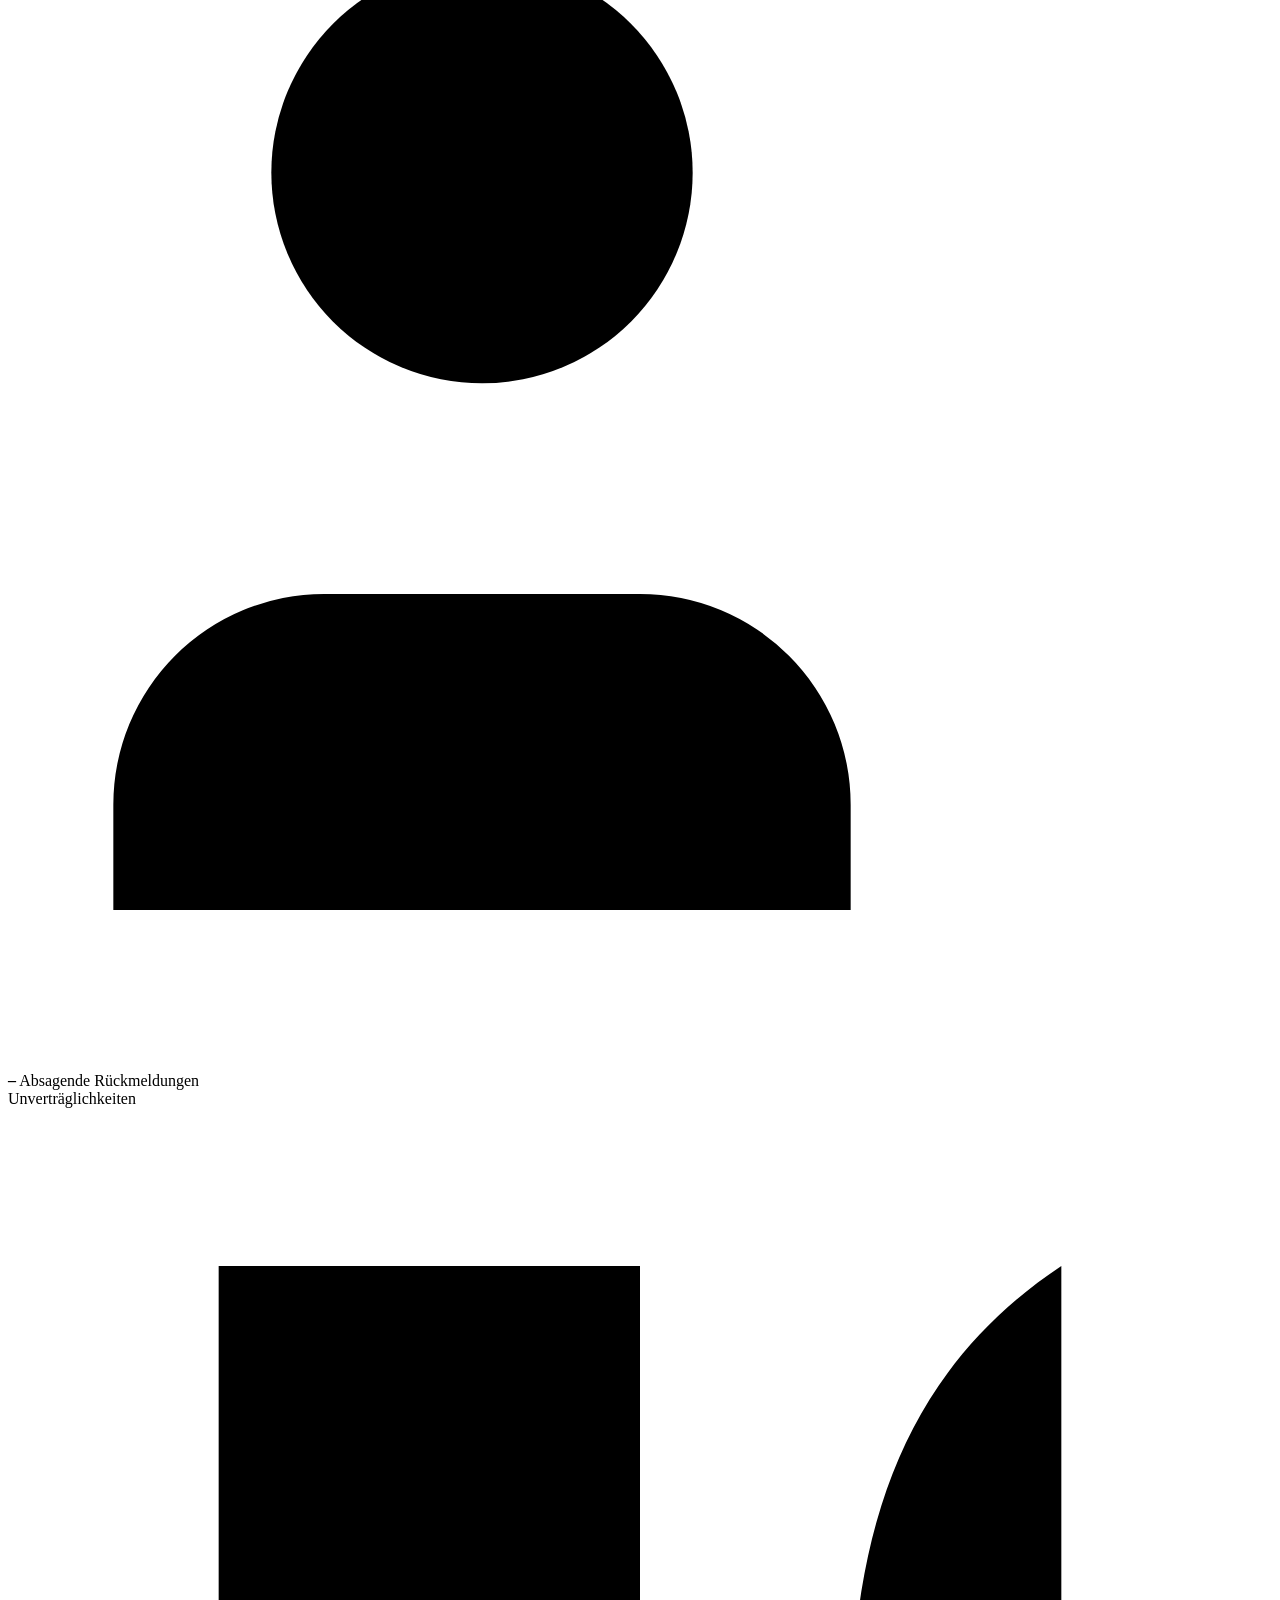
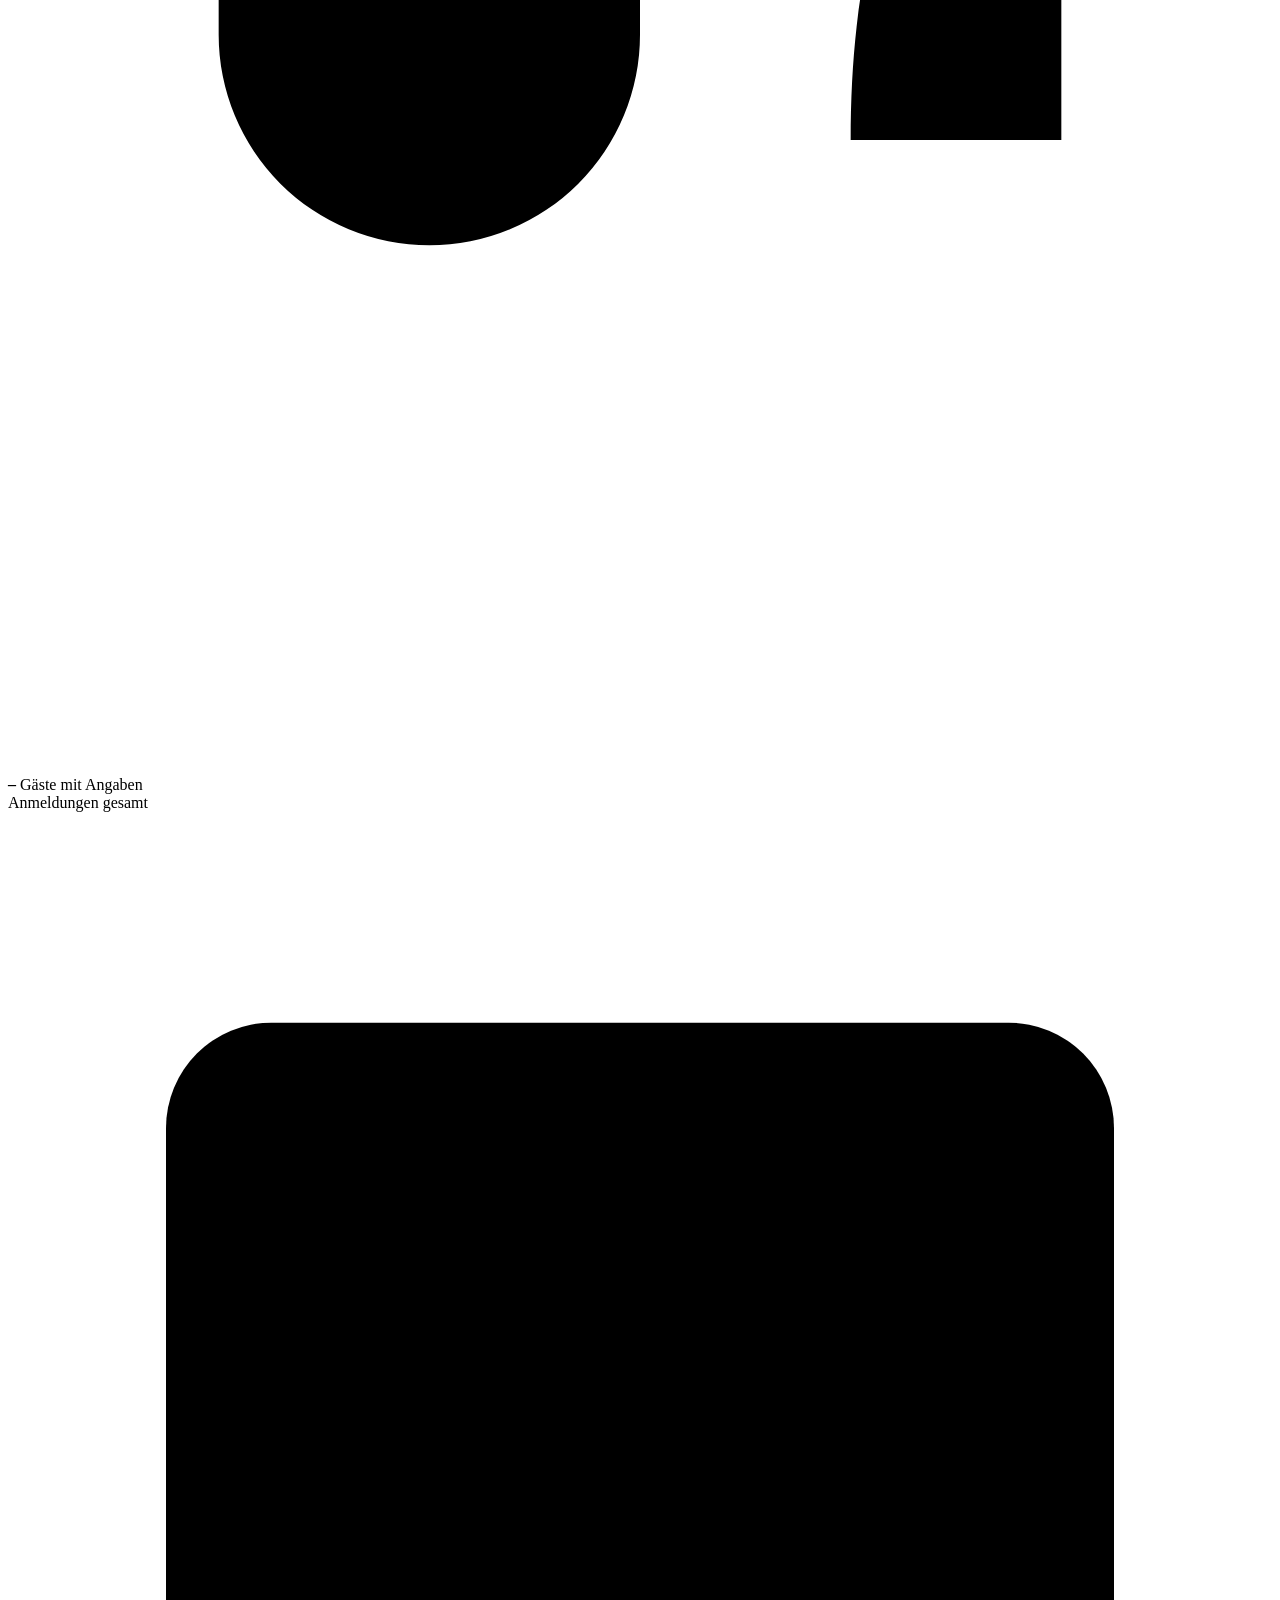
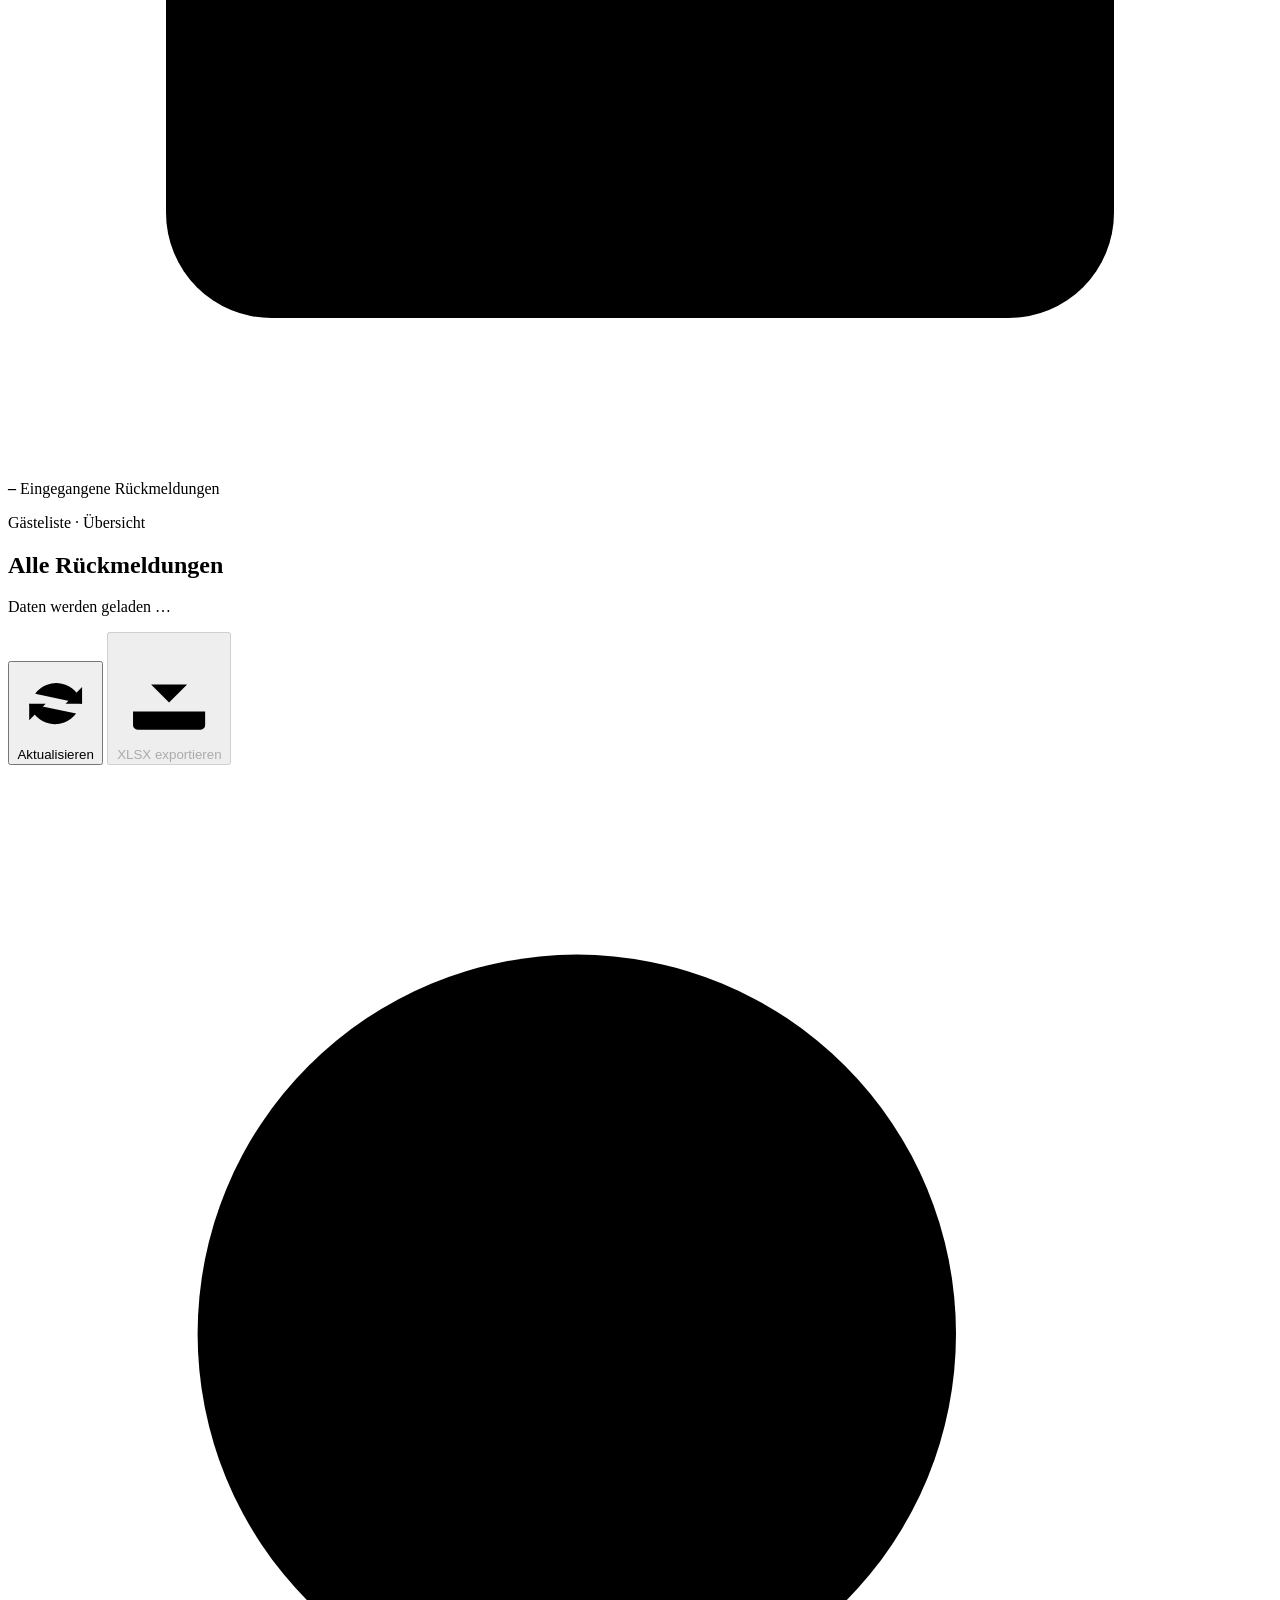
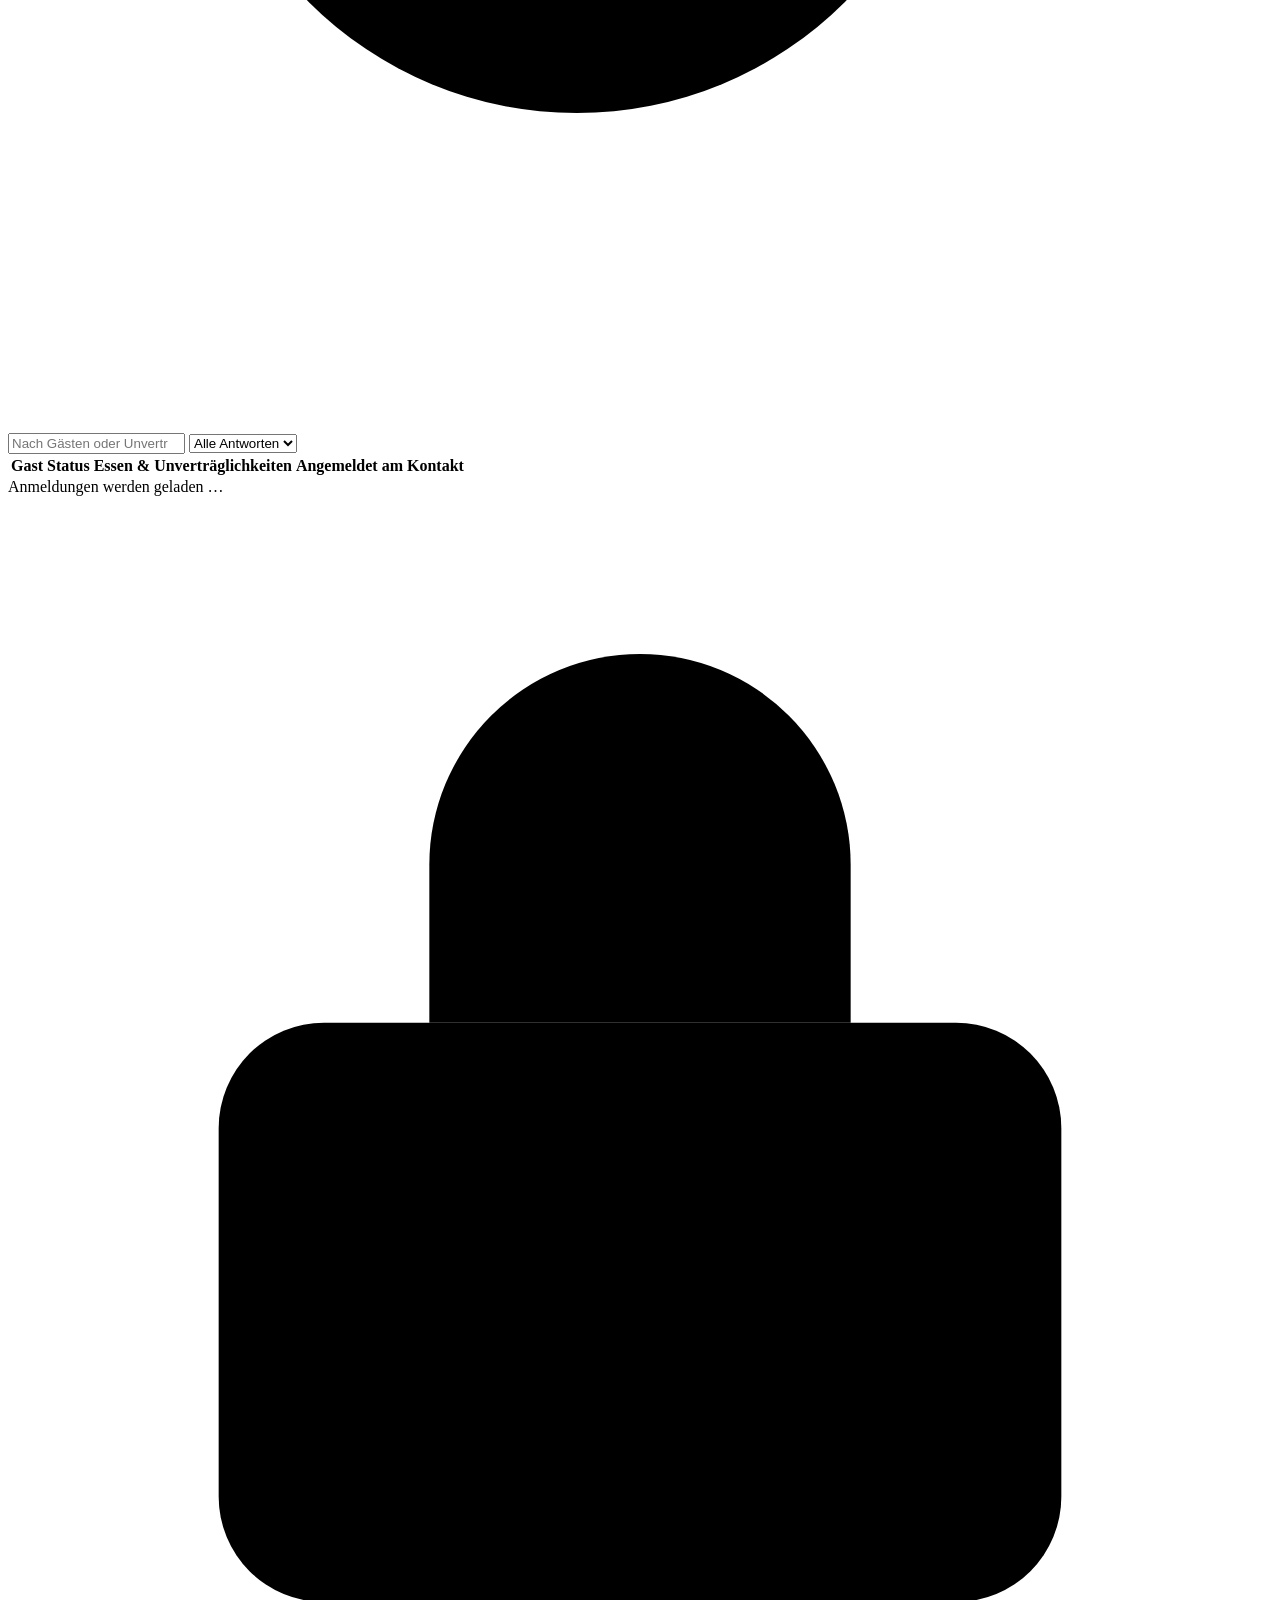
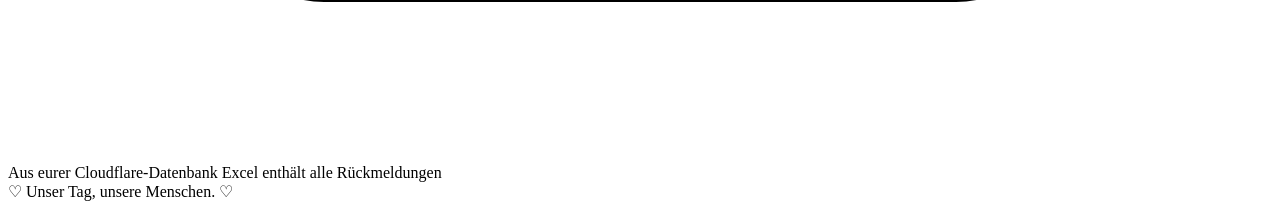
==== commit 1ddceb35: "Label wedding dashboard clearly without implying access protection" ====
--- a/public/admingessiluca/index.html
+++ b/public/admingessiluca/index.html
@@ -21,7 +21,7 @@
         </div>
       </div>
       <div class="topbar-right">
-        <span class="topbar-label">PRIVATE AREA</span>
+        <span class="topbar-label">RSVP OVERVIEW</span>
         <a class="back" href="/" aria-label="Zur Hochzeitspage">
           <svg viewBox="0 0 24 24" aria-hidden="true" fill="none" stroke="currentColor" stroke-width="1.7" stroke-linecap="round" stroke-linejoin="round"><path d="m15 18-6-6 6-6"/></svg>
           Zur Hochzeitspage
